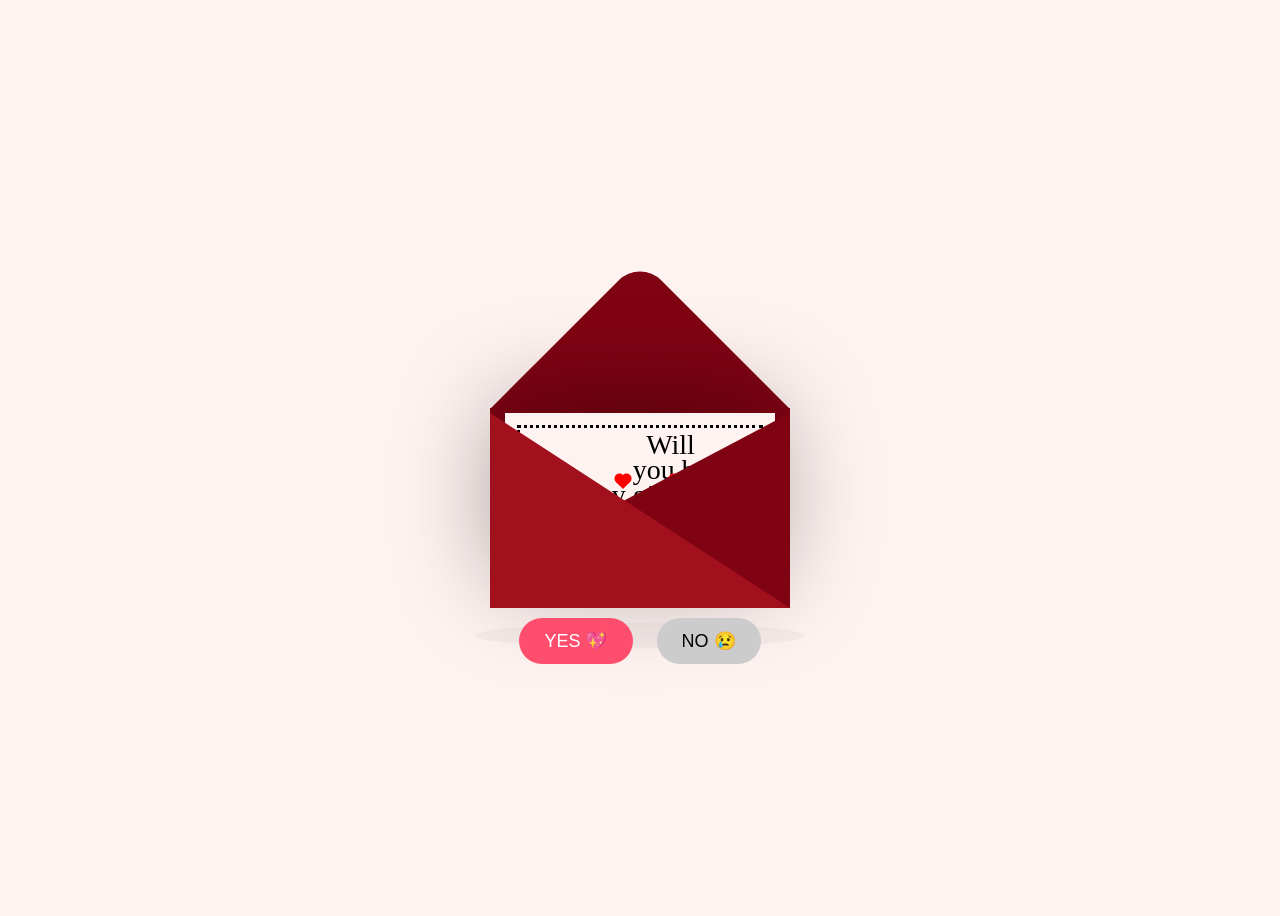
==== envelope.html @ 95d8e6ea "Add files via upload" ====
<!DOCTYPE html>
<html lang="en">
<head>
    <meta charset="UTF-8">
    <meta name="viewport" content="width=device-width, initial-scale=1.0">
    <title>Document</title>
    <link rel="stylesheet" href="styles2.css">
</head>
<body>
    <div class="container">
        <div class="valentines">
            <div class="envelope"></div>
            <div class="front"></div>
            <div class="card"><div class="text">Will</br>you be</br>my girlfriend?</div>
        <div class="heart"></div>
        </div>
        <div class="hearts">
            <div class="one"></div>
            <div class="two"></div>
            <div class="three"></div>
            <div class="four"></div>
            <div class="five"></div>
        </div>

        <div class="buttons">
            <button id="yesBtn">YES 💖</button>
            <button id="noBtn">NO 😢</button>
        </div>
    </div>
<div class="shadow"></div>
</div>

<!-- Audio -->
<audio id="loveAudio" src="audio1.mp3"></audio>

<!-- Hidden video section -->
<div id="videoSection">
    <video id="loveVideo" autoplay loop muted>
        <source src="video1.mp4" type="video/mp4">
    </video>
</div>


<script src="letter.js"></script>

</body>
</html>
---- styles2.css ----
body{
  display: flex;
  justify-content: center;
  align-items: center;
  height: 100vh;
  background-color: #fef3f1;
}

.container {
  position: relative;
}

.valentines{
  position: relative;
  top: 50px;
  cursor: pointer;
  animation: up 3s linear infinite;
}

@keyframes up{
  0%, 100%{
    transform: translateY(0);
  }
  50%{
    transform: translateY(-30px);
  }
}

.envelope{
  position: relative;
  width: 300px;
  height: 200px;
  background-color: #800313;
}

.envelope:before{
  background-color: #800313;
  content:"";
  position: absolute;
  width: 212px;
  height: 212px;
  transform: rotate(45deg);
  top: -105px;
  left: 44px;
  border-radius: 30px 0 0 0;
}

.card{
  position: absolute;
  background-color: #fef3f1;
  width: 270px;
  height: 170px;
  top: 5px;
  left: 15px;
  box-shadow: -5px -5px 100px rgba(0,0,0,0.4);
}

.card:before {
  content:"";
  position: absolute;
  border: 3px solid black;
  border-style: dotted;
  width: 240px;
  height: 140px;
  left: 12px;
  top: 12px;
}

.text{
  position: absolute;
  font-family: 'Brush Script MT', cursive;
  font-size: 28px;
  text-align: center;
  line-height: 25px;
  top: 19px;
  left: 85px;
  color: black;
}

.heart {
  background-color: #d62828;
  display: inline-block;
  height: 30px;
  margin: 0 10px;
  position: relative;
  top: 110px;
  left: 105px;
  transform: rotate(-45deg);
  width: 30px;
}

.heart:before, .heart:after {
  content:"";
  background-color: #d62828;
  border-radius: 50%;
  height: 30px;
  position: absolute;
  width: 30px;
}

.heart:before{
  top: -15px;
  left: 0;
}

.heart:after{
  left: 15px;
  top: 0;
}

.hearts{
  position: absolute;
  top: 15px;
}

@keyframes heart{
  0%{
    transform: translateY(0) rotate(-45deg) scale(0.3);
    opacity: 1;
  }
  100%{
    transform: translateY(-150px) rotate(-45deg) scale(1.3);
    opacity: 0.5;
  }
}


.one, .two, .three, .four, .five{
  background-color: red;
  display: inline-block;
  height: 10px;
  width: 10px;
  margin: 0 10px;
  position: relative;
  transform: rotate(-45deg);
  top: 50px;
}

.one:before, .one:after, .two:before, .two:after, .three:before, .three:after, .four:before, .four:after, .five:before, .five:after{
  content: "";
  background-color: red;
  border-radius: 50px;
  width: 10px;
  height: 10px;
  position: absolute;
}

.one:before, .two:before, .three:before, .four:before, .five:before{
  top: -5px;
  left: 0;
}

.one:after, .two:after, .three:after, .four:after, .five:after{
  left: 5px;
  top: 0;
}

.one{
  left:10px;
  animation: heart 1s ease-out infinite;
}

.two{
  left:30px;
  animation: heart 2s ease-out infinite;
}

.three{
  left:50px;
  animation: heart 1.5s ease-out infinite;
}

.four{
  left:70px;
  animation: heart 2.3s ease-out infinite;
}

.five{
  left:90px;
  animation: heart 1.7s ease-out infinite;
}

.front{
  position: absolute;
  border-right: 180px solid #800313;
  border-top: 95px solid transparent;
  border-bottom: 100px solid transparent;
  left: 120px;
  top: 5px;
  width:0;
  height: 0;
  z-index: 10;
}

.front:before{
  position: absolute;
  content:"";
  border-left: 300px solid #a2101d;
  border-top: 195px solid transparent;
  left: -120px;
  top: -95px;
  width: 0;
  height: 0;
}

.shadow{
  position: absolute;
  width: 330px;
  height: 25px;
  border-radius: 50%;
  background-color: rgba(0,0,0,0.03);
  top: 265px;
  left: -15px;
  z-index: -1;
  animation: scale 3s linear infinite;
}

@keyframes scale{
  0%, 100%{
    transform: scaleX(1);
  }
  50%{
    transform: scaleX(0.85);
  }
}

.buttons {
    position: absolute;
    width: 100%;
    bottom: -120px;
    text-align: center;
}

.buttons button {
    padding: 12px 25px;
    margin: 10px;
    font-size: 18px;
    border: none;
    border-radius: 25px;
    cursor: pointer;
    transition: 0.3s;
}


.buttons {
    height: 120px;
}

#yesBtn {
    background: #ff4d6d;
    color: white;
}

#yesBtn:hover {
    background: #ff1e4d;
}

#noBtn {
    background: #ccc;
}

#noBtn:hover {
    background: #999;
}

#videoSection {
    display: none;
    margin-top: 40px;
    text-align: center;
}

#loveVideo {
    width: 70%;
    border-radius: 20px;
    box-shadow: 0 10px 30px rgba(0,0,0,0.3);
}
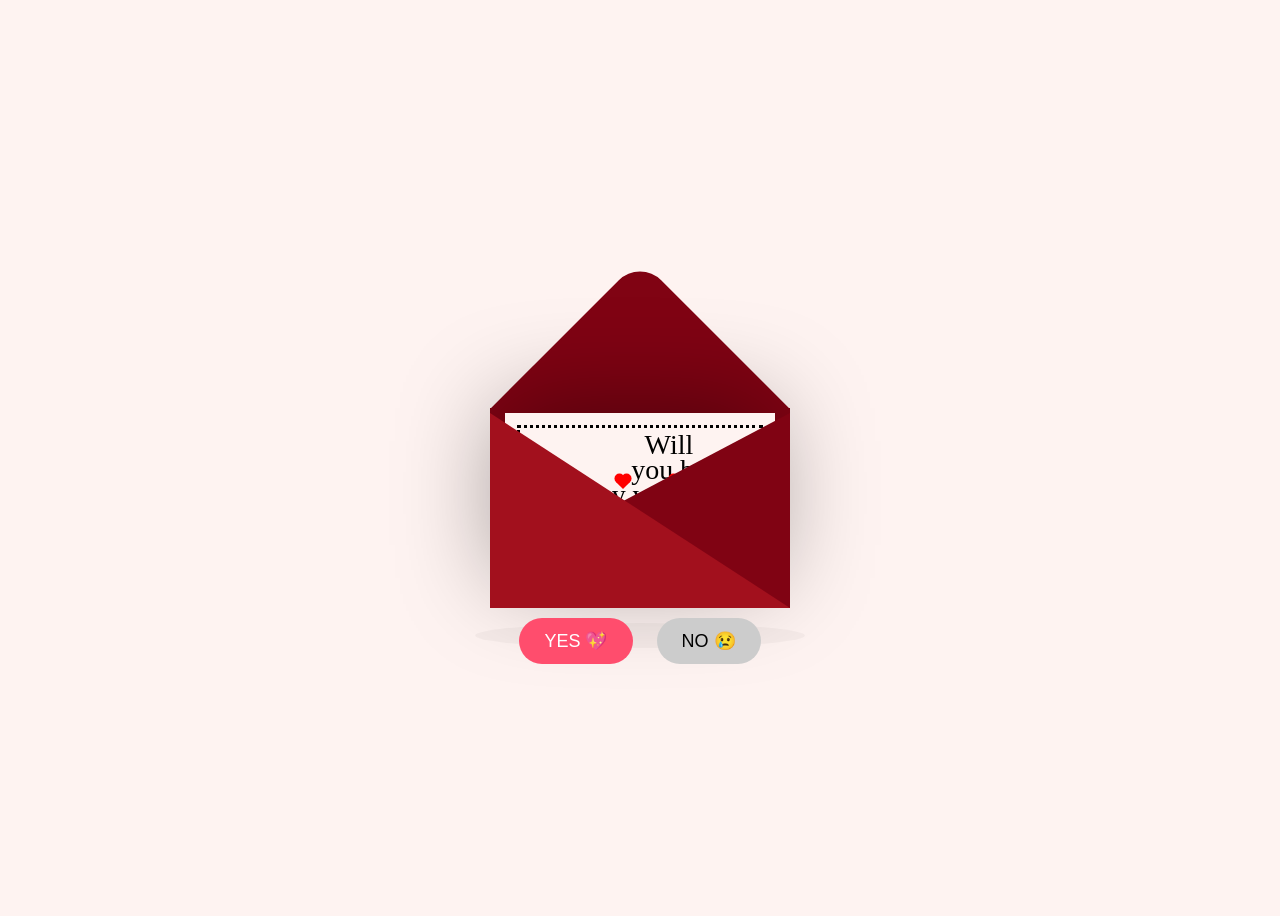
==== commit 3121cf9f: "Update envelope.html" ====
--- a/envelope.html
+++ b/envelope.html
@@ -11,7 +11,7 @@
         <div class="valentines">
             <div class="envelope"></div>
             <div class="front"></div>
-            <div class="card"><div class="text">Will</br>you be</br>my girlfriend?</div>
+            <div class="card"><div class="text">Will</br>you be</br>my valentine?</div>
         <div class="heart"></div>
         </div>
         <div class="hearts">
@@ -30,10 +30,10 @@
 <div class="shadow"></div>
 </div>
 
-<!-- Audio -->
+
 <audio id="loveAudio" src="audio1.mp3"></audio>
 
-<!-- Hidden video section -->
+
 <div id="videoSection">
     <video id="loveVideo" autoplay loop muted>
         <source src="video1.mp4" type="video/mp4">
@@ -44,4 +44,5 @@
 <script src="letter.js"></script>
 
 </body>
-</html>+
+</html>
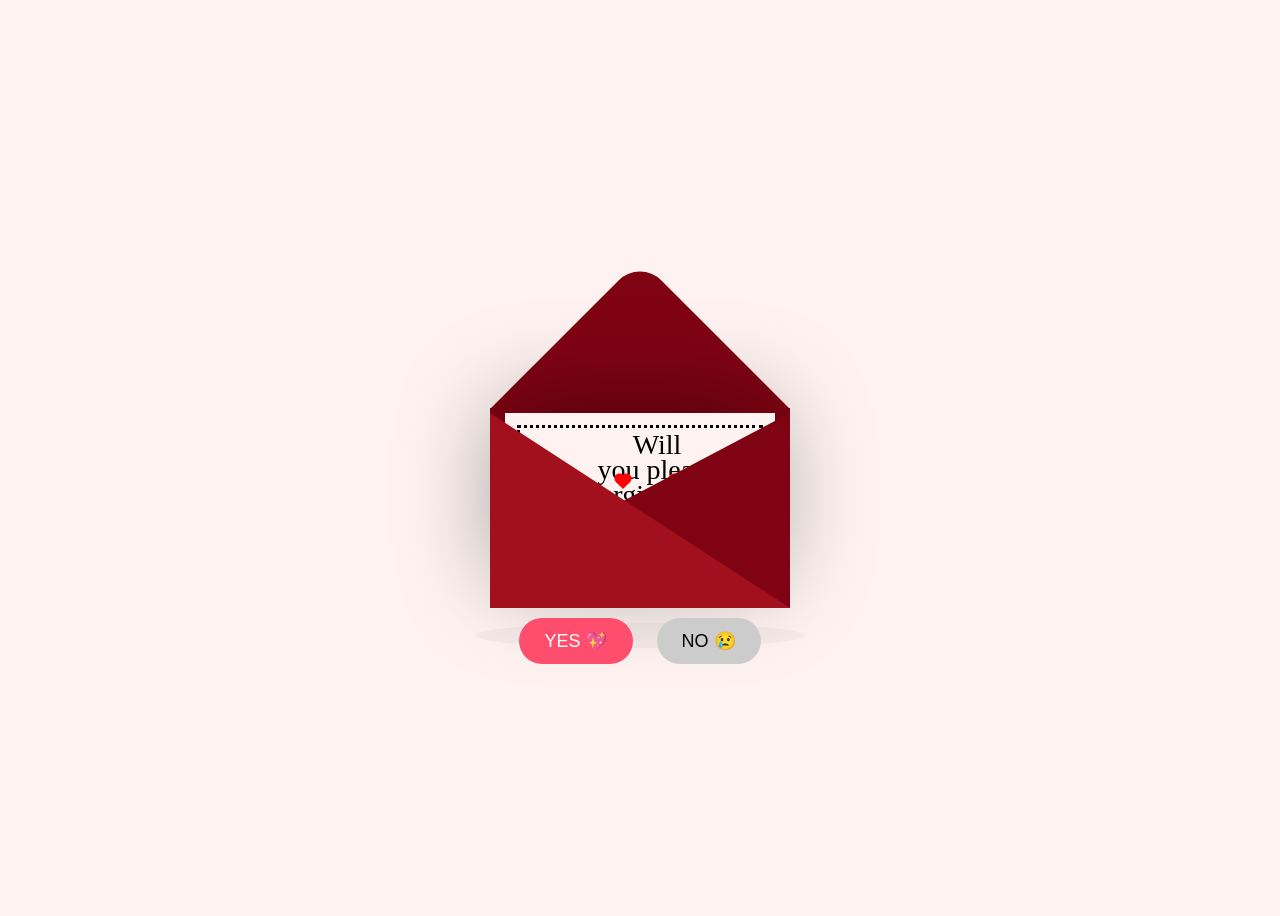
==== commit 5f55cabb: "Update envelope.html" ====
--- a/envelope.html
+++ b/envelope.html
@@ -11,7 +11,7 @@
         <div class="valentines">
             <div class="envelope"></div>
             <div class="front"></div>
-            <div class="card"><div class="text">Will</br>you be</br>my valentine?</div>
+            <div class="card"><div class="text">Will</br>you please</br>forgive me?</div>
         <div class="heart"></div>
         </div>
         <div class="hearts">
